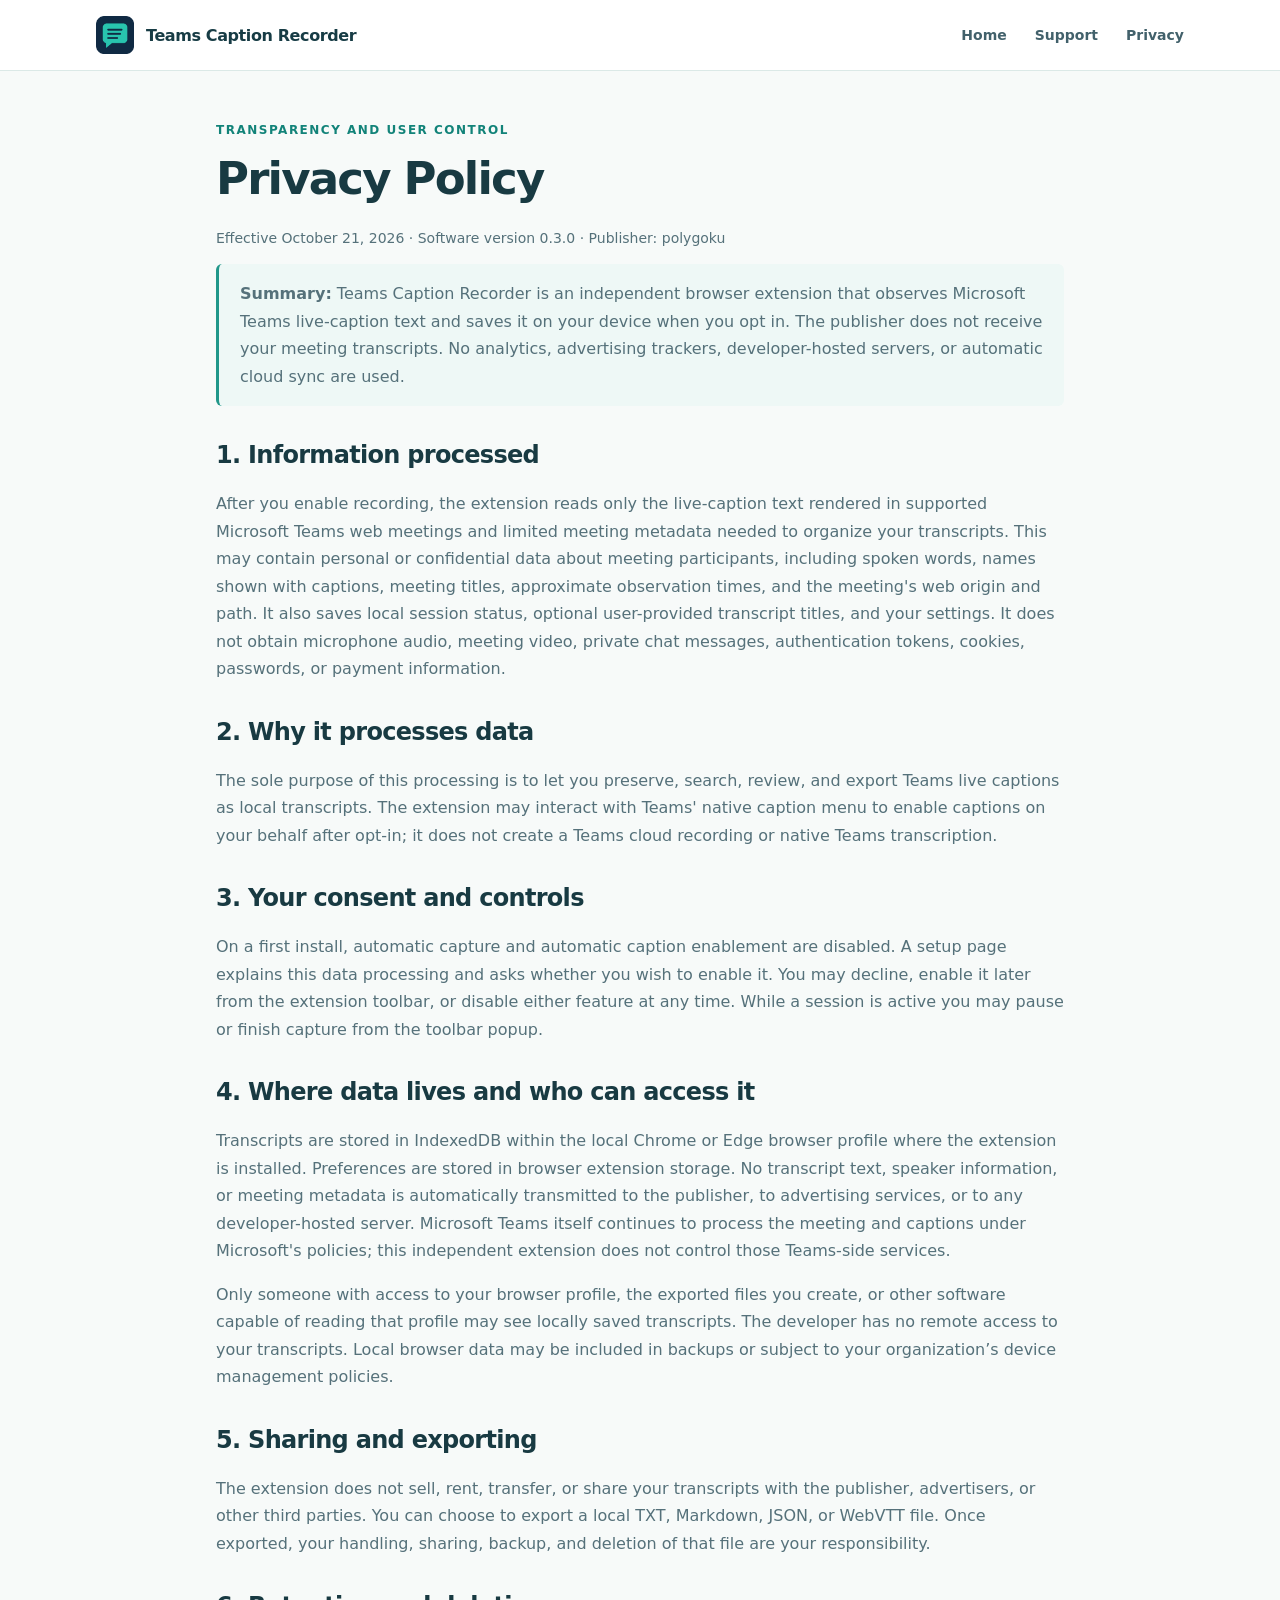
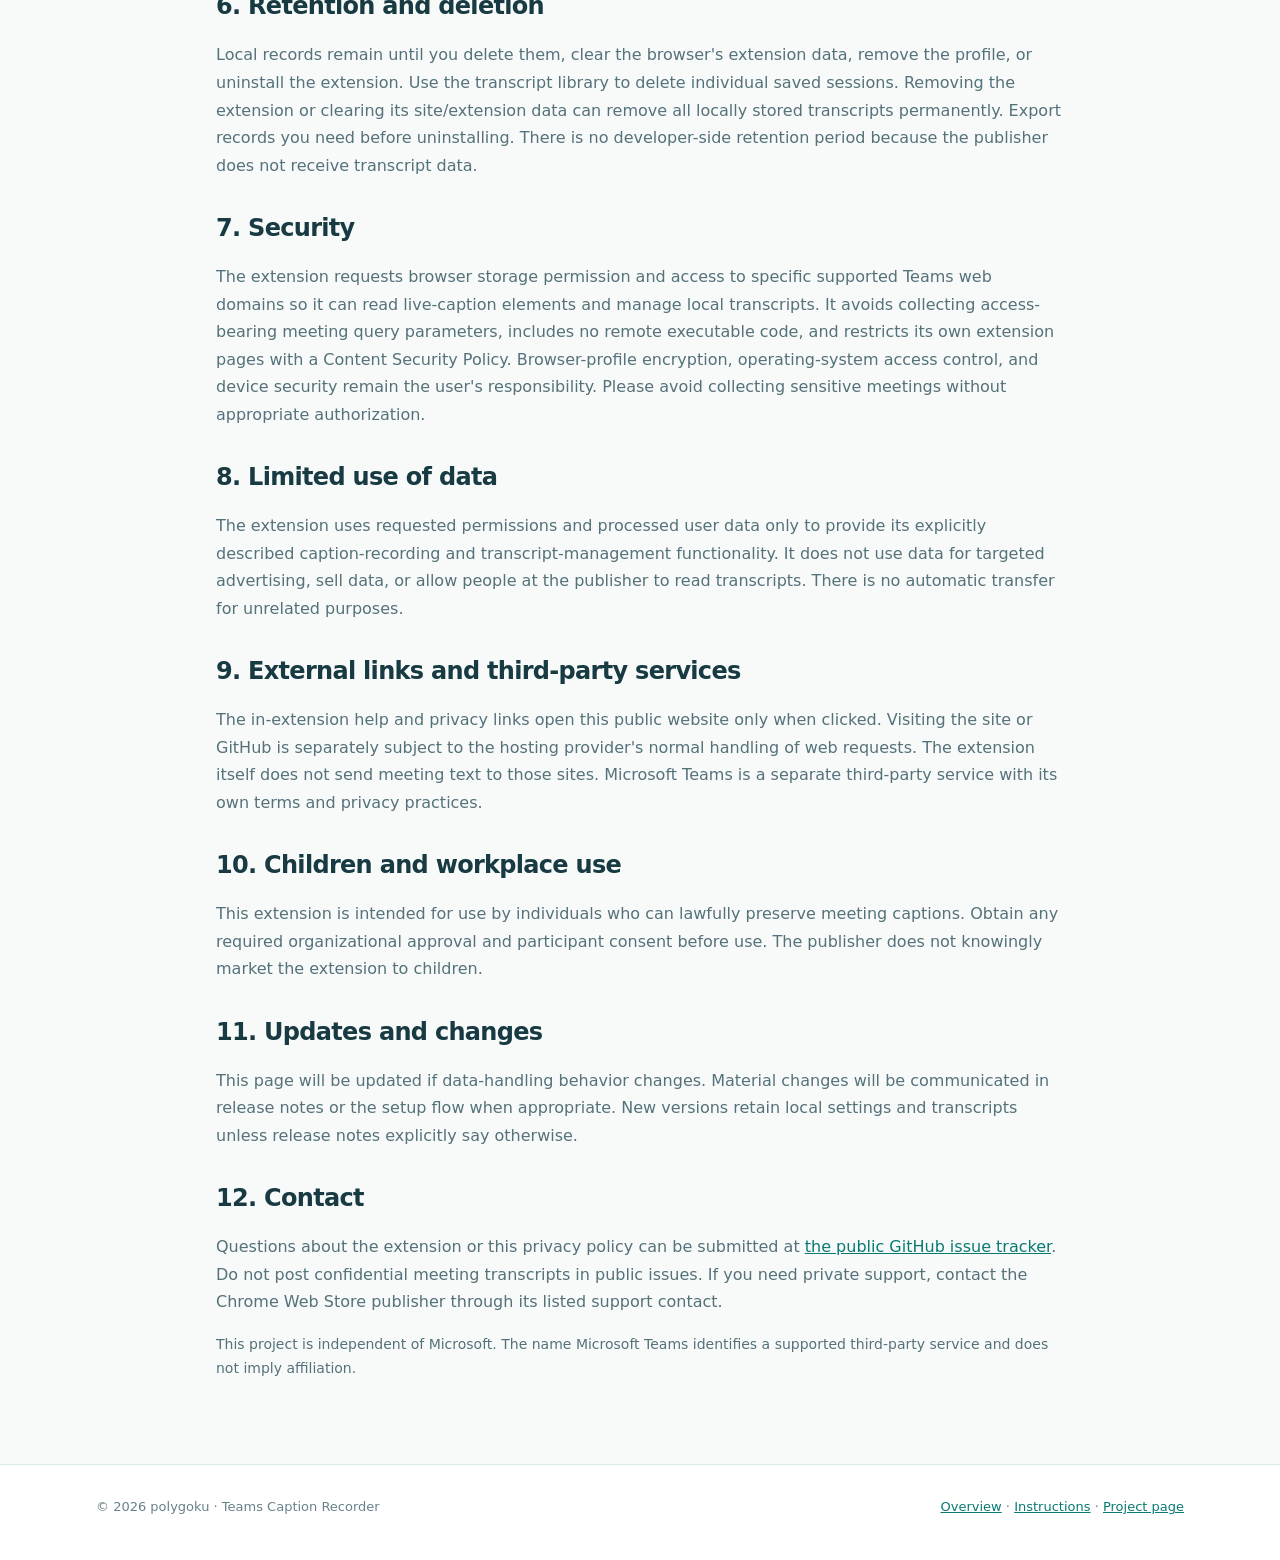
==== privacy.html @ d01c3d23 "Publish Chrome Web Store privacy, support, and SEO site" ====
<!doctype html>
<html lang="en">
<head><meta charset="utf-8"><meta name="viewport" content="width=device-width, initial-scale=1">
<title>Privacy Policy — Teams Caption Recorder</title>
<meta name="description" content="Privacy policy for Teams Caption Recorder: what Microsoft Teams caption text is saved locally, how browser storage works, how to export or delete records, and what data is never uploaded.">
<link rel="canonical" href="https://polygoku.github.io/teams-caption-recorder/privacy.html">
<link rel="icon" href="assets/icon-128.png" type="image/png"><link rel="stylesheet" href="site.css"></head>
<body>
<nav><div class="inner"><a class="brand" href="./"><img src="assets/icon-128.png" alt="" width="38" height="38">Teams Caption Recorder</a><div class="links"><a href="./">Home</a><a href="support.html">Support</a><a href="privacy.html">Privacy</a></div></div></nav>
<main class="container plain">
<span class="eyebrow">Transparency and user control</span>
<h1>Privacy Policy</h1>
<p class="muted">Effective October 21, 2026 · Software version 0.3.0 · Publisher: polygoku</p>
<div class="notice"><p><strong>Summary:</strong> Teams Caption Recorder is an independent browser extension that observes Microsoft Teams live-caption text and saves it on your device when you opt in. The publisher does not receive your meeting transcripts. No analytics, advertising trackers, developer-hosted servers, or automatic cloud sync are used.</p></div>
<h2>1. Information processed</h2>
<p>After you enable recording, the extension reads only the live-caption text rendered in supported Microsoft Teams web meetings and limited meeting metadata needed to organize your transcripts. This may contain personal or confidential data about meeting participants, including spoken words, names shown with captions, meeting titles, approximate observation times, and the meeting's web origin and path. It also saves local session status, optional user-provided transcript titles, and your settings. It does not obtain microphone audio, meeting video, private chat messages, authentication tokens, cookies, passwords, or payment information.</p>
<h2>2. Why it processes data</h2>
<p>The sole purpose of this processing is to let you preserve, search, review, and export Teams live captions as local transcripts. The extension may interact with Teams' native caption menu to enable captions on your behalf after opt-in; it does not create a Teams cloud recording or native Teams transcription.</p>
<h2>3. Your consent and controls</h2>
<p>On a first install, automatic capture and automatic caption enablement are disabled. A setup page explains this data processing and asks whether you wish to enable it. You may decline, enable it later from the extension toolbar, or disable either feature at any time. While a session is active you may pause or finish capture from the toolbar popup.</p>
<h2>4. Where data lives and who can access it</h2>
<p>Transcripts are stored in IndexedDB within the local Chrome or Edge browser profile where the extension is installed. Preferences are stored in browser extension storage. No transcript text, speaker information, or meeting metadata is automatically transmitted to the publisher, to advertising services, or to any developer-hosted server. Microsoft Teams itself continues to process the meeting and captions under Microsoft's policies; this independent extension does not control those Teams-side services.</p>
<p>Only someone with access to your browser profile, the exported files you create, or other software capable of reading that profile may see locally saved transcripts. The developer has no remote access to your transcripts. Local browser data may be included in backups or subject to your organization’s device management policies.</p>
<h2>5. Sharing and exporting</h2>
<p>The extension does not sell, rent, transfer, or share your transcripts with the publisher, advertisers, or other third parties. You can choose to export a local TXT, Markdown, JSON, or WebVTT file. Once exported, your handling, sharing, backup, and deletion of that file are your responsibility.</p>
<h2>6. Retention and deletion</h2>
<p>Local records remain until you delete them, clear the browser's extension data, remove the profile, or uninstall the extension. Use the transcript library to delete individual saved sessions. Removing the extension or clearing its site/extension data can remove all locally stored transcripts permanently. Export records you need before uninstalling. There is no developer-side retention period because the publisher does not receive transcript data.</p>
<h2>7. Security</h2>
<p>The extension requests browser storage permission and access to specific supported Teams web domains so it can read live-caption elements and manage local transcripts. It avoids collecting access-bearing meeting query parameters, includes no remote executable code, and restricts its own extension pages with a Content Security Policy. Browser-profile encryption, operating-system access control, and device security remain the user's responsibility. Please avoid collecting sensitive meetings without appropriate authorization.</p>
<h2>8. Limited use of data</h2>
<p>The extension uses requested permissions and processed user data only to provide its explicitly described caption-recording and transcript-management functionality. It does not use data for targeted advertising, sell data, or allow people at the publisher to read transcripts. There is no automatic transfer for unrelated purposes.</p>
<h2>9. External links and third-party services</h2>
<p>The in-extension help and privacy links open this public website only when clicked. Visiting the site or GitHub is separately subject to the hosting provider's normal handling of web requests. The extension itself does not send meeting text to those sites. Microsoft Teams is a separate third-party service with its own terms and privacy practices.</p>
<h2>10. Children and workplace use</h2>
<p>This extension is intended for use by individuals who can lawfully preserve meeting captions. Obtain any required organizational approval and participant consent before use. The publisher does not knowingly market the extension to children.</p>
<h2>11. Updates and changes</h2>
<p>This page will be updated if data-handling behavior changes. Material changes will be communicated in release notes or the setup flow when appropriate. New versions retain local settings and transcripts unless release notes explicitly say otherwise.</p>
<h2>12. Contact</h2>
<p>Questions about the extension or this privacy policy can be submitted at <a href="https://github.com/polygoku/teams-caption-recorder/issues">the public GitHub issue tracker</a>. Do not post confidential meeting transcripts in public issues. If you need private support, contact the Chrome Web Store publisher through its listed support contact.</p>
<p class="muted">This project is independent of Microsoft. The name Microsoft Teams identifies a supported third-party service and does not imply affiliation.</p>
</main>
<footer><div class="container"><span>© 2026 polygoku · Teams Caption Recorder</span><span><a href="./">Overview</a> · <a href="support.html">Instructions</a> · <a href="https://github.com/polygoku/teams-caption-recorder">Project page</a></span></div></footer>
</body></html>
---- site.css ----
:root{font-family:Inter,"Segoe UI",system-ui,-apple-system,sans-serif;color:#183a42;background:#f7faf9;--ink:#173c45;--muted:#55717a;--teal:#087a72;--line:#dbe9e7}
*{box-sizing:border-box}html{scroll-behavior:smooth}body{margin:0}a{color:var(--teal)}nav{border-bottom:1px solid var(--line);background:#fff}nav .inner{max-width:1140px;margin:auto;display:flex;justify-content:space-between;align-items:center;padding:16px 26px;gap:16px}.brand{display:flex;align-items:center;gap:12px;text-decoration:none;color:var(--ink);font-weight:800;letter-spacing:-.4px}.brand img{width:38px;height:38px}.links{display:flex;gap:28px}.links a{color:#42616b;text-decoration:none;font-weight:600;font-size:14px}.links a:hover{text-decoration:underline}.container{max-width:1140px;margin:auto;padding:0 26px}.hero{padding:78px 0 62px;background:radial-gradient(ellipse at 85% 20%,#d5f1ed 0,transparent 43%),linear-gradient(145deg,#f6fcfb,#edf6f5)}.split{display:grid;grid-template-columns:1.15fr .85fr;align-items:center;gap:44px}.eyebrow{font-size:12px;text-transform:uppercase;letter-spacing:1.5px;font-weight:800;color:#128379}h1{font-size:clamp(37px,5vw,62px);line-height:1.11;letter-spacing:-1.8px;margin:16px 0 22px;max-width:750px}h2{font-size:clamp(26px,3vw,34px);line-height:1.25;letter-spacing:-.7px;margin:0 0 20px}h3{font-size:19px;margin:0 0 8px}p,li{line-height:1.72;color:var(--muted)}.lead{font-size:19px;max-width:660px}.buttons{display:flex;gap:12px;margin-top:26px;flex-wrap:wrap}.btn{display:inline-flex;padding:13px 18px;border-radius:10px;text-decoration:none;font-weight:700;font-size:14px}.primary{background:#097d74;color:white}.secondary{border:1px solid #bdd3d1;color:var(--ink);background:white}.panel{background:white;border:1px solid #d6e6e4;border-radius:20px;padding:30px;box-shadow:0 20px 55px #1548420c}.mockstatus{display:flex;justify-content:space-between;font-size:12px}.pill{border-radius:40px;padding:5px 9px;background:#e0f4ef;color:#087c6c;font-weight:700}.timestamp{color:#81959a;font-variant-numeric:tabular-nums}.message{padding:15px 0;border-bottom:1px solid #edf0ef}.message:last-child{border:0}.speaker{font-weight:800;color:#244b53;font-size:14px}.message p{margin:4px 0 0;color:#526b74;font-size:15px;line-height:1.5}.section{padding:66px 0}.cards{display:grid;grid-template-columns:repeat(3,minmax(0,1fr));gap:20px}.card{background:white;padding:25px;border:1px solid var(--line);border-radius:16px}.card b{display:block;color:var(--ink);margin-bottom:8px}.steps{counter-reset:how;list-style:none;padding:0;display:grid;gap:16px;max-width:850px}.steps li{counter-increment:how;position:relative;padding:20px 20px 20px 76px;border:1px solid var(--line);background:white;border-radius:12px}.steps li::before{content:counter(how);position:absolute;left:22px;top:20px;display:grid;place-items:center;width:32px;height:32px;border-radius:50%;background:#e1f3ef;color:#007c70;font-weight:800}.muted{font-size:14px}.faq{max-width:850px}.faq article{padding:21px 0;border-bottom:1px solid var(--line)}footer{border-top:1px solid var(--line);padding:34px 0 46px;background:white;color:#67818b;font-size:13px}footer .container{display:flex;justify-content:space-between;gap:20px;flex-wrap:wrap}.plain{max-width:900px;padding-top:48px;padding-bottom:70px}.plain h1{font-size:45px}.plain h2{margin-top:34px;font-size:24px}.plain h3{margin-top:26px}.notice{background:#eef8f6;border-left:3px solid #21978a;padding:16px 21px;border-radius:6px}.notice p{margin:0}.screenshot{width:100%;max-width:100%;border-radius:14px;border:1px solid var(--line);box-shadow:0 24px 55px #0c38331b}
@media(max-width:820px){.split,.cards{grid-template-columns:1fr}.hero{padding:52px 0 38px}.links{gap:12px;flex-wrap:wrap}.container{padding:0 20px}.section{padding:46px 0}.panel{max-width:560px}}
@media(max-width:480px){.links{font-size:12px}.brand{font-size:14px}.links a{font-size:12px}h1{letter-spacing:-.8px}.panel{padding:18px}}
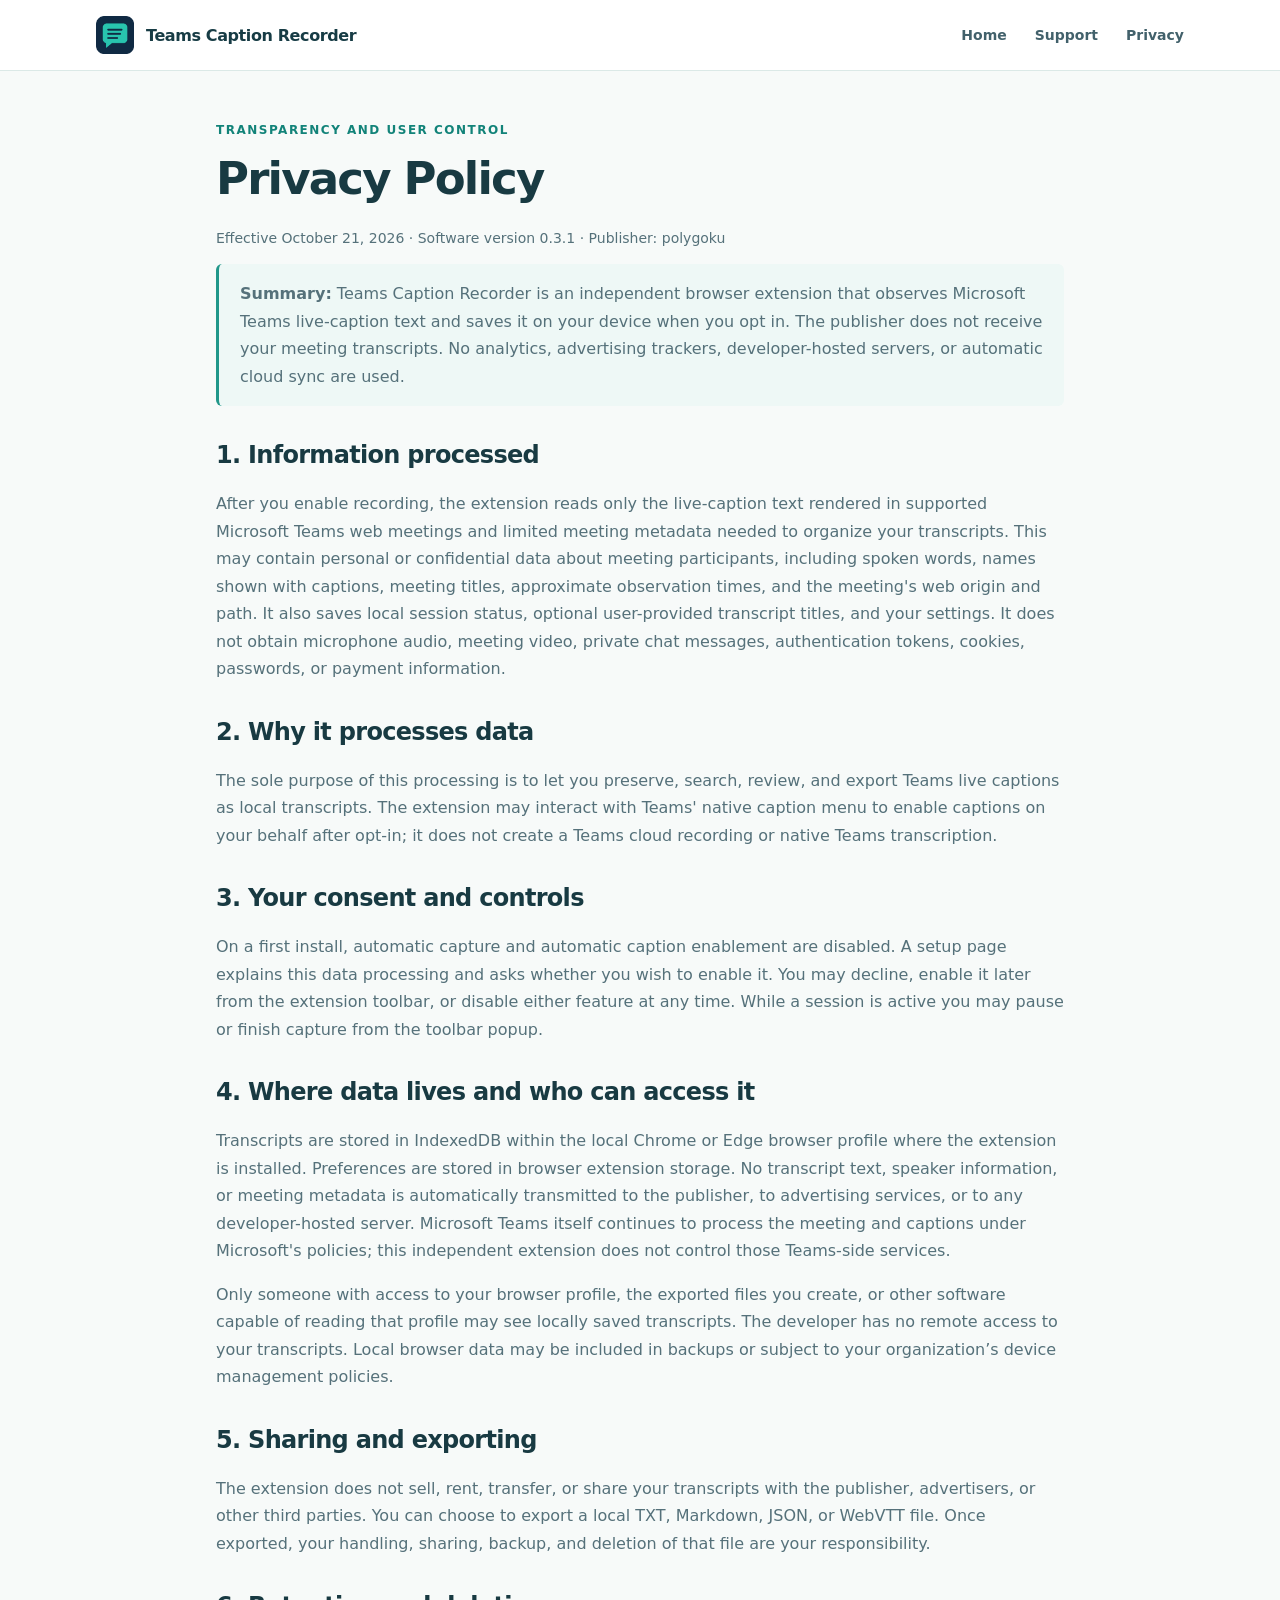
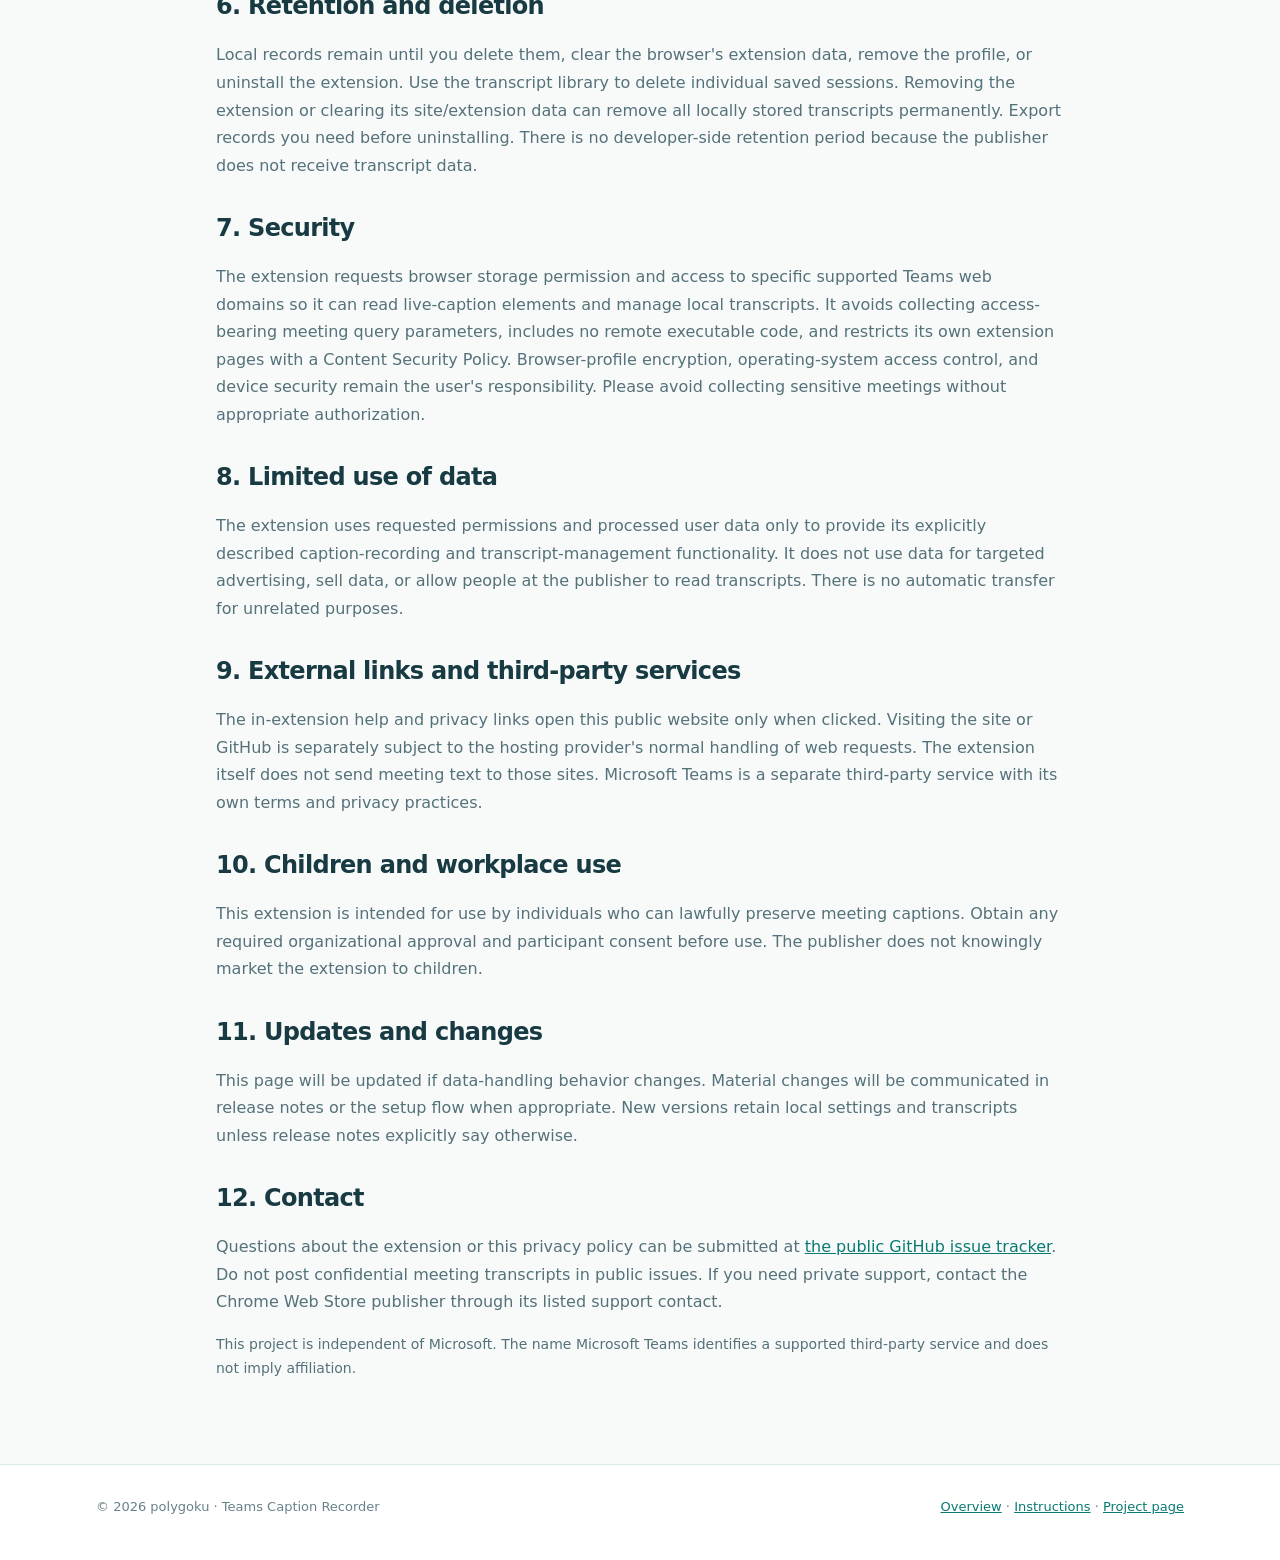
==== commit 3270c6c6: "Link Chrome Web Store item and align public site with v0.3.1" ====
--- a/privacy.html
+++ b/privacy.html
@@ -10,7 +10,7 @@
 <main class="container plain">
 <span class="eyebrow">Transparency and user control</span>
 <h1>Privacy Policy</h1>
-<p class="muted">Effective October 21, 2026 · Software version 0.3.0 · Publisher: polygoku</p>
+<p class="muted">Effective October 21, 2026 · Software version 0.3.1 · Publisher: polygoku</p>
 <div class="notice"><p><strong>Summary:</strong> Teams Caption Recorder is an independent browser extension that observes Microsoft Teams live-caption text and saves it on your device when you opt in. The publisher does not receive your meeting transcripts. No analytics, advertising trackers, developer-hosted servers, or automatic cloud sync are used.</p></div>
 <h2>1. Information processed</h2>
 <p>After you enable recording, the extension reads only the live-caption text rendered in supported Microsoft Teams web meetings and limited meeting metadata needed to organize your transcripts. This may contain personal or confidential data about meeting participants, including spoken words, names shown with captions, meeting titles, approximate observation times, and the meeting's web origin and path. It also saves local session status, optional user-provided transcript titles, and your settings. It does not obtain microphone audio, meeting video, private chat messages, authentication tokens, cookies, passwords, or payment information.</p>
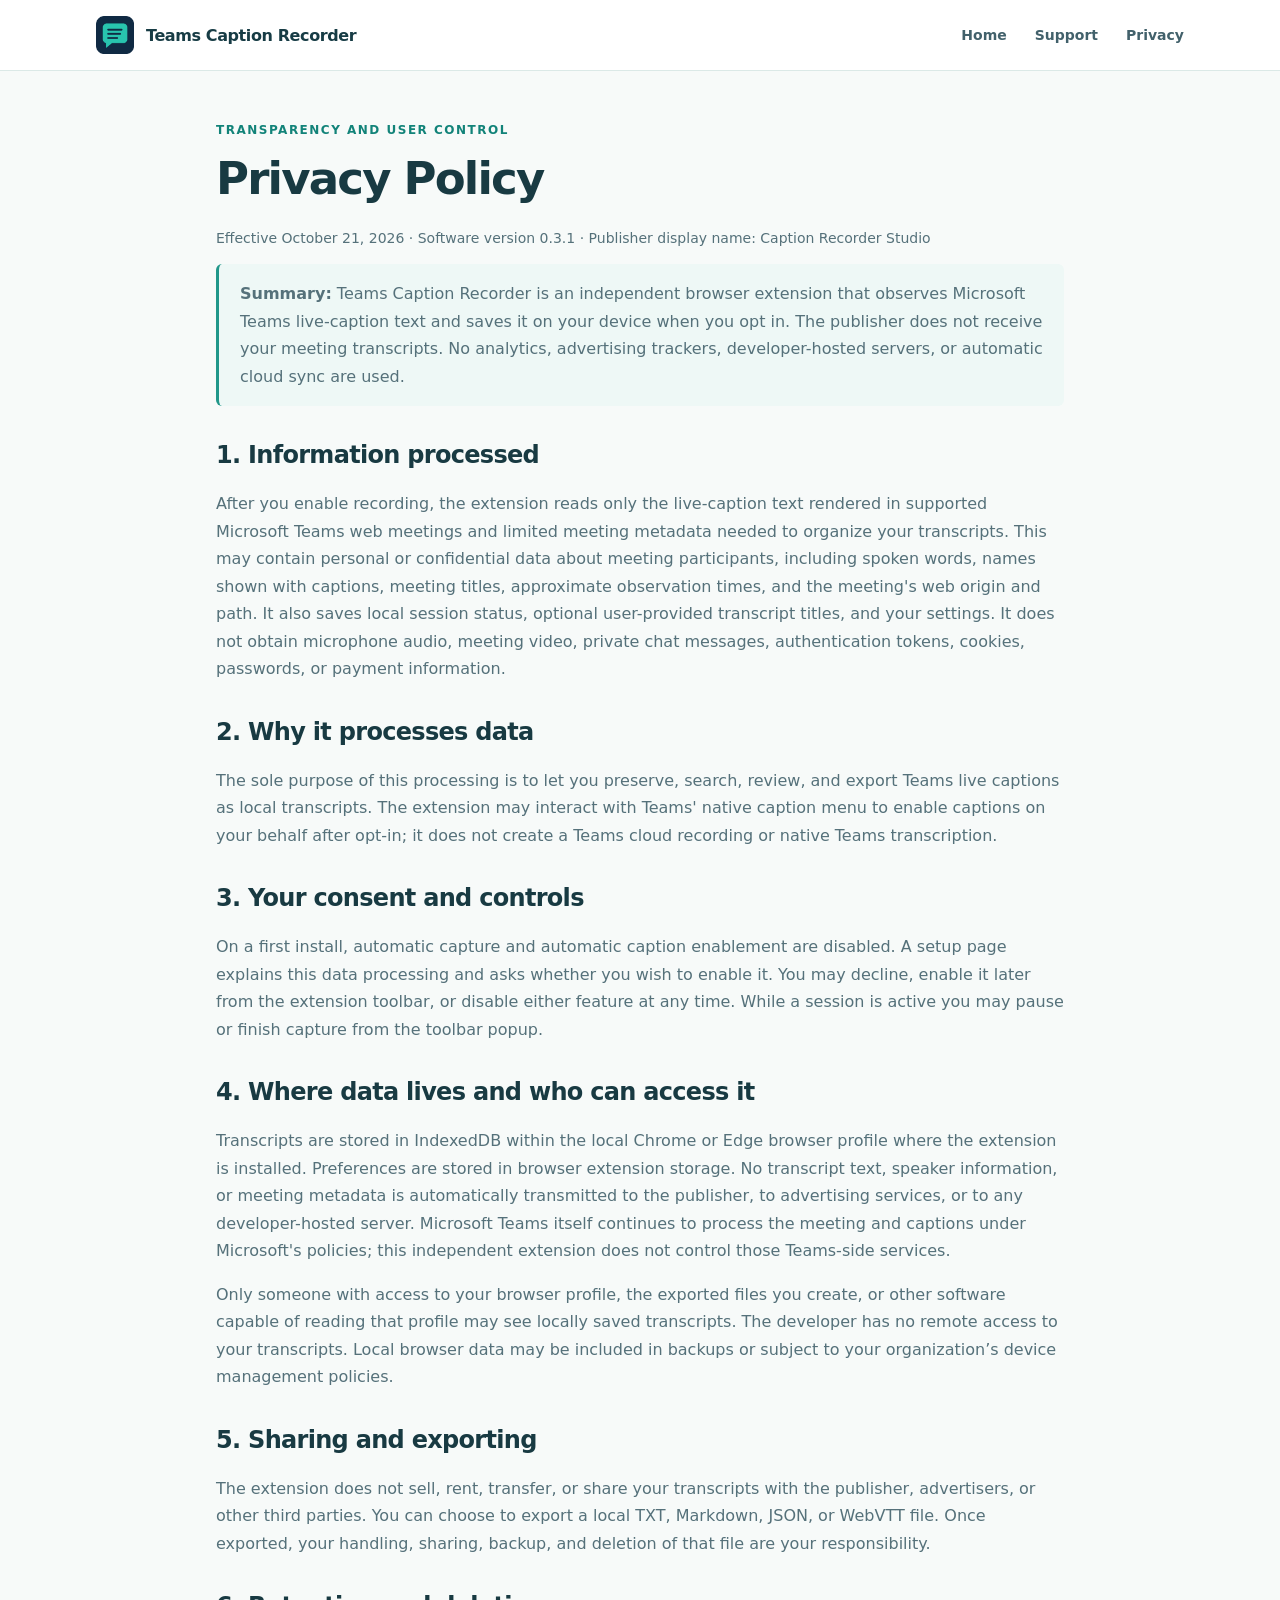
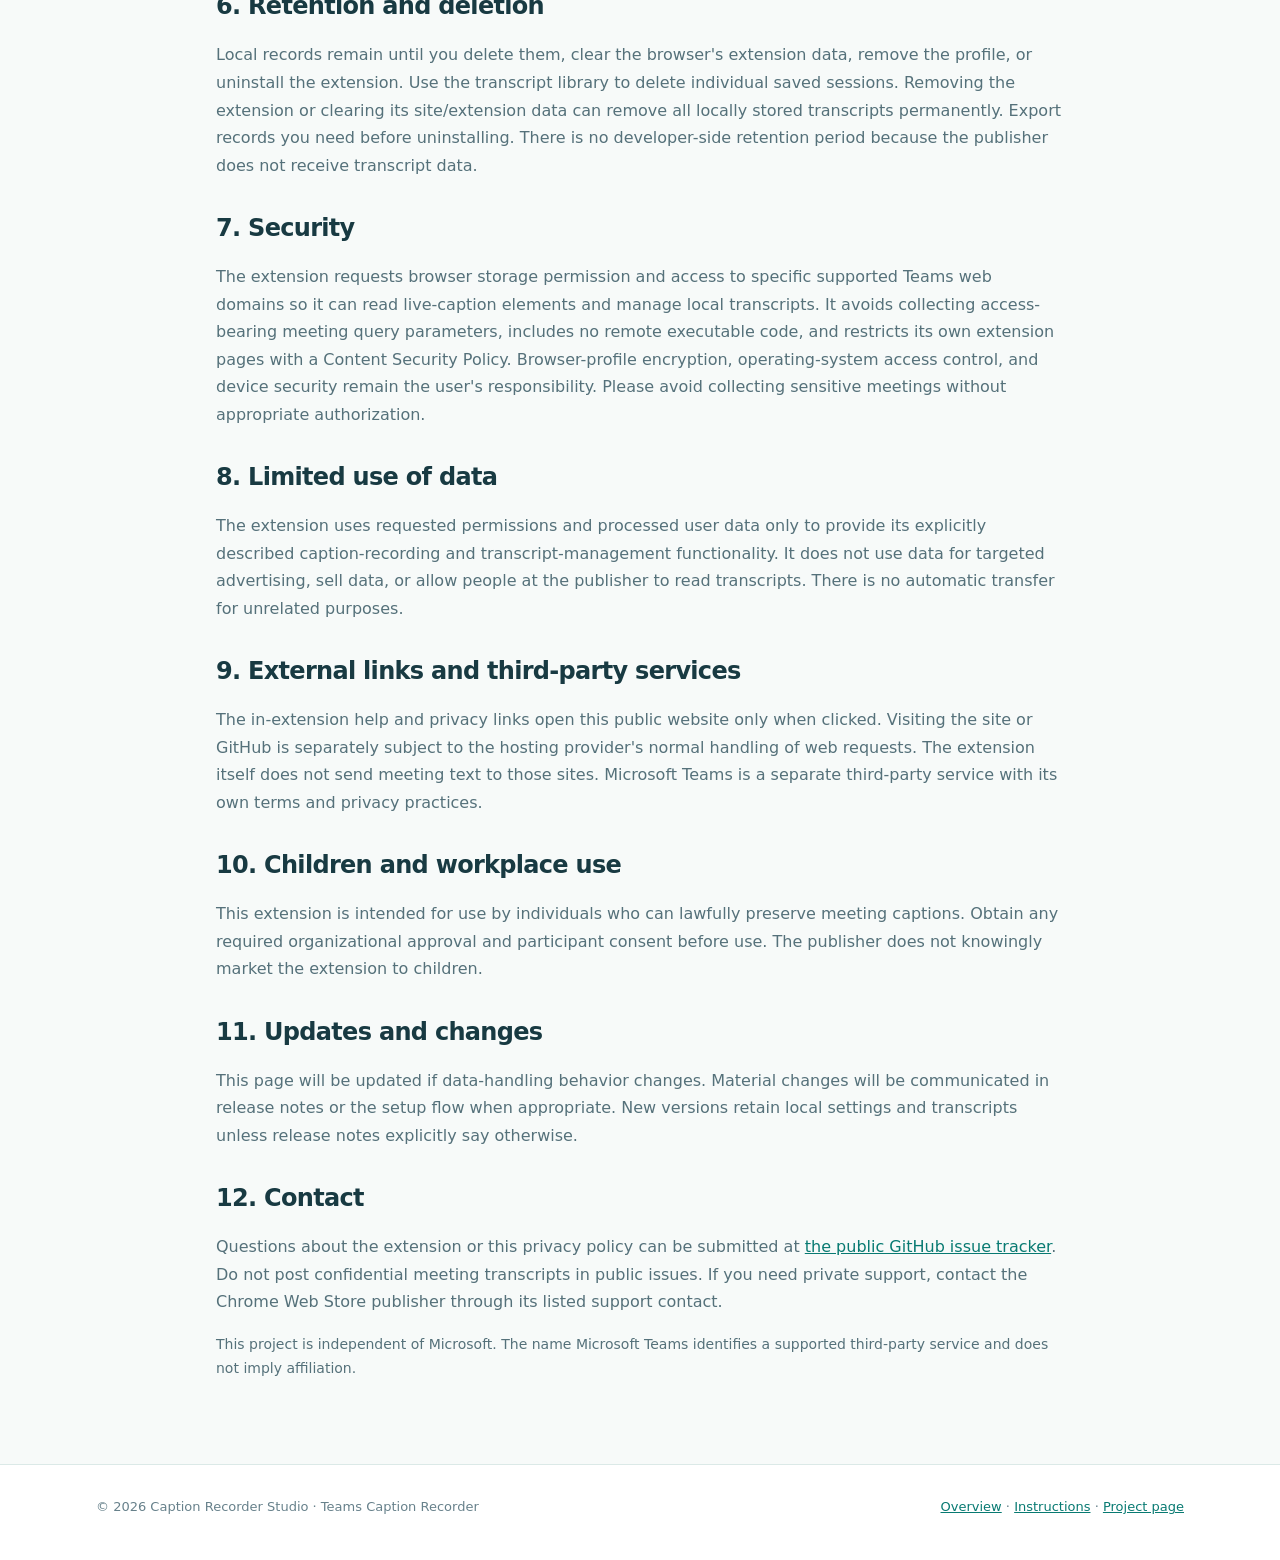
==== commit 28ba040f: "Align public product site branding with Chrome Web Store publisher display name" ====
--- a/privacy.html
+++ b/privacy.html
@@ -10,7 +10,7 @@
 <main class="container plain">
 <span class="eyebrow">Transparency and user control</span>
 <h1>Privacy Policy</h1>
-<p class="muted">Effective October 21, 2026 · Software version 0.3.1 · Publisher: polygoku</p>
+<p class="muted">Effective October 21, 2026 · Software version 0.3.1 · Publisher display name: Caption Recorder Studio</p>
 <div class="notice"><p><strong>Summary:</strong> Teams Caption Recorder is an independent browser extension that observes Microsoft Teams live-caption text and saves it on your device when you opt in. The publisher does not receive your meeting transcripts. No analytics, advertising trackers, developer-hosted servers, or automatic cloud sync are used.</p></div>
 <h2>1. Information processed</h2>
 <p>After you enable recording, the extension reads only the live-caption text rendered in supported Microsoft Teams web meetings and limited meeting metadata needed to organize your transcripts. This may contain personal or confidential data about meeting participants, including spoken words, names shown with captions, meeting titles, approximate observation times, and the meeting's web origin and path. It also saves local session status, optional user-provided transcript titles, and your settings. It does not obtain microphone audio, meeting video, private chat messages, authentication tokens, cookies, passwords, or payment information.</p>
@@ -39,5 +39,5 @@
 <p>Questions about the extension or this privacy policy can be submitted at <a href="https://github.com/polygoku/teams-caption-recorder/issues">the public GitHub issue tracker</a>. Do not post confidential meeting transcripts in public issues. If you need private support, contact the Chrome Web Store publisher through its listed support contact.</p>
 <p class="muted">This project is independent of Microsoft. The name Microsoft Teams identifies a supported third-party service and does not imply affiliation.</p>
 </main>
-<footer><div class="container"><span>© 2026 polygoku · Teams Caption Recorder</span><span><a href="./">Overview</a> · <a href="support.html">Instructions</a> · <a href="https://github.com/polygoku/teams-caption-recorder">Project page</a></span></div></footer>
+<footer><div class="container"><span>© 2026 Caption Recorder Studio · Teams Caption Recorder</span><span><a href="./">Overview</a> · <a href="support.html">Instructions</a> · <a href="https://github.com/polygoku/teams-caption-recorder">Project page</a></span></div></footer>
 </body></html>
